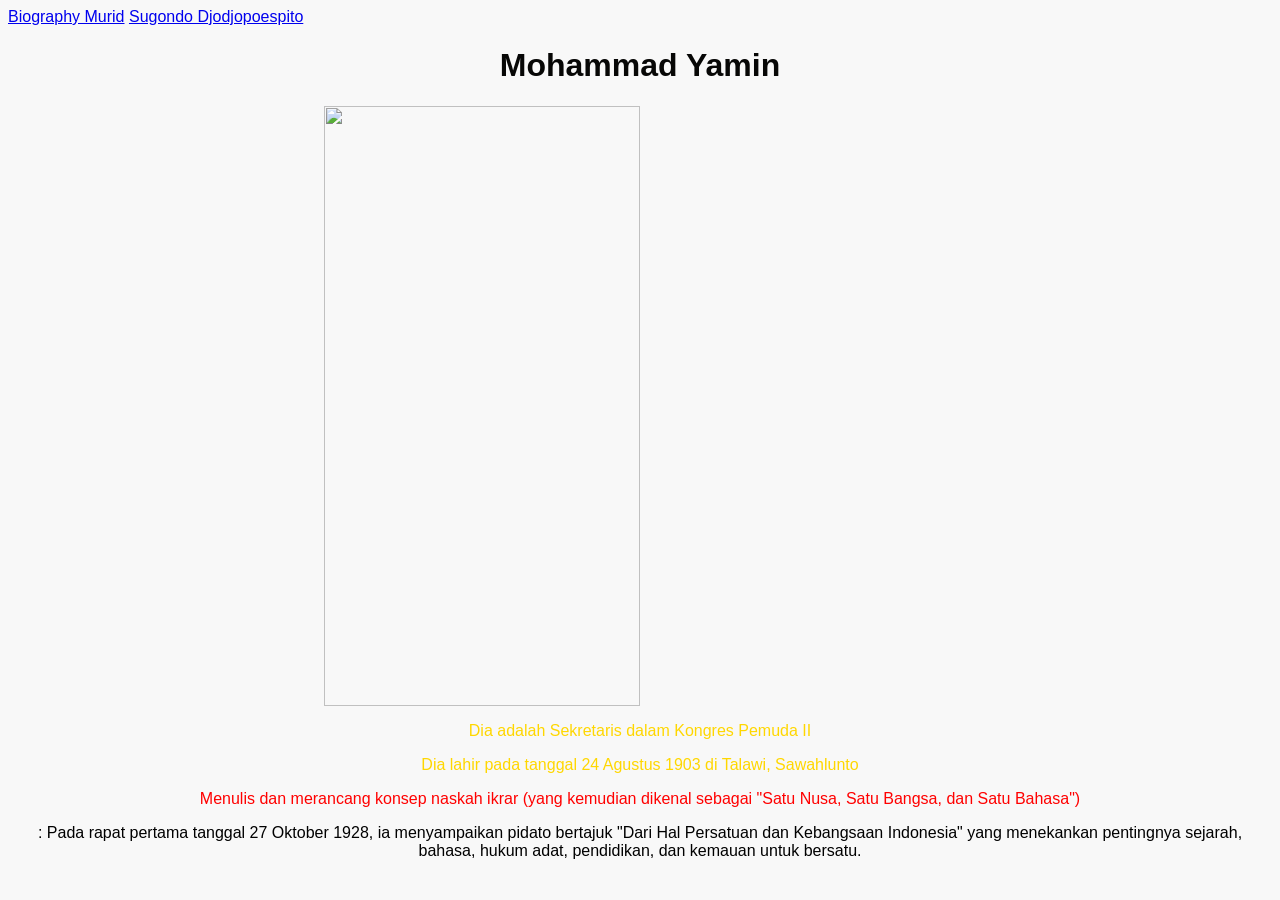
==== karakter2.html @ 2b7c2068 "Add files via upload" ====
<!DOCTYPE html>
<html lang="en">
<head>
    <meta charset="UTF-8">
    <meta name="viewport" content="width=device-width, initial-scale=1.0">
    <title>Belajar CSS</title>
    <link rel="stylesheet" href="style.css">
</head>
<body>
    <header>
        <a href="index.html">Biography Murid</a>
        <a href="karakter.html">Sugondo Djodjopoespito</a>
    </header>
    <h1>Mohammad Yamin</h1>
    <img src="https://encrypted-tbn0.gstatic.com/images?q=tbn:ANd9GcTTO0svmDLi8tElTx70PgaN-fzvxbklFGtwAcuNV1xex5VjZt5SAW3wjSRX87VQqd37btBPD8BD0WHmD6v6nhsYMQbrRIey9QjiMo_hTUo&s=10" alt="" class="center-img" height="600">
    <p class="hero">Dia adalah Sekretaris dalam Kongres Pemuda II</p>
    <p class="hero">Dia lahir pada tanggal 24 Agustus 1903 di Talawi, Sawahlunto</p>
    <p id="power"> Menulis dan merancang konsep naskah ikrar (yang kemudian dikenal sebagai "Satu Nusa, Satu Bangsa, dan Satu Bahasa")</p>
    <p>: Pada rapat pertama tanggal 27 Oktober 1928, ia menyampaikan pidato bertajuk "Dari Hal Persatuan dan Kebangsaan Indonesia" yang menekankan pentingnya sejarah, bahasa, hukum adat, pendidikan, dan kemauan untuk bersatu.</p>
</body>
</html>
---- style.css ----
body {
    background-color: rgb(248, 248, 248);
    font-family: 'segoe UI', Tahoma, Geneva, Verdana, sans-serif;
}

.center-img {
  display: block;
  margin-left: auto;
  margin-right: auto;
  width: 50%; /* Optional: Adjusts the size of the image */
}

h1 {
    color: rgb(7, 7, 6);
    text-align: center;
}

.status {
    color: rgb(255, 0, 0);
    font-size: 18px;
}

#hobi {
    color: red;
}

p {
    text-align: center;
}

.hero {
    color: gold;
    text-align: center;
}

#power {
    color: red;
}
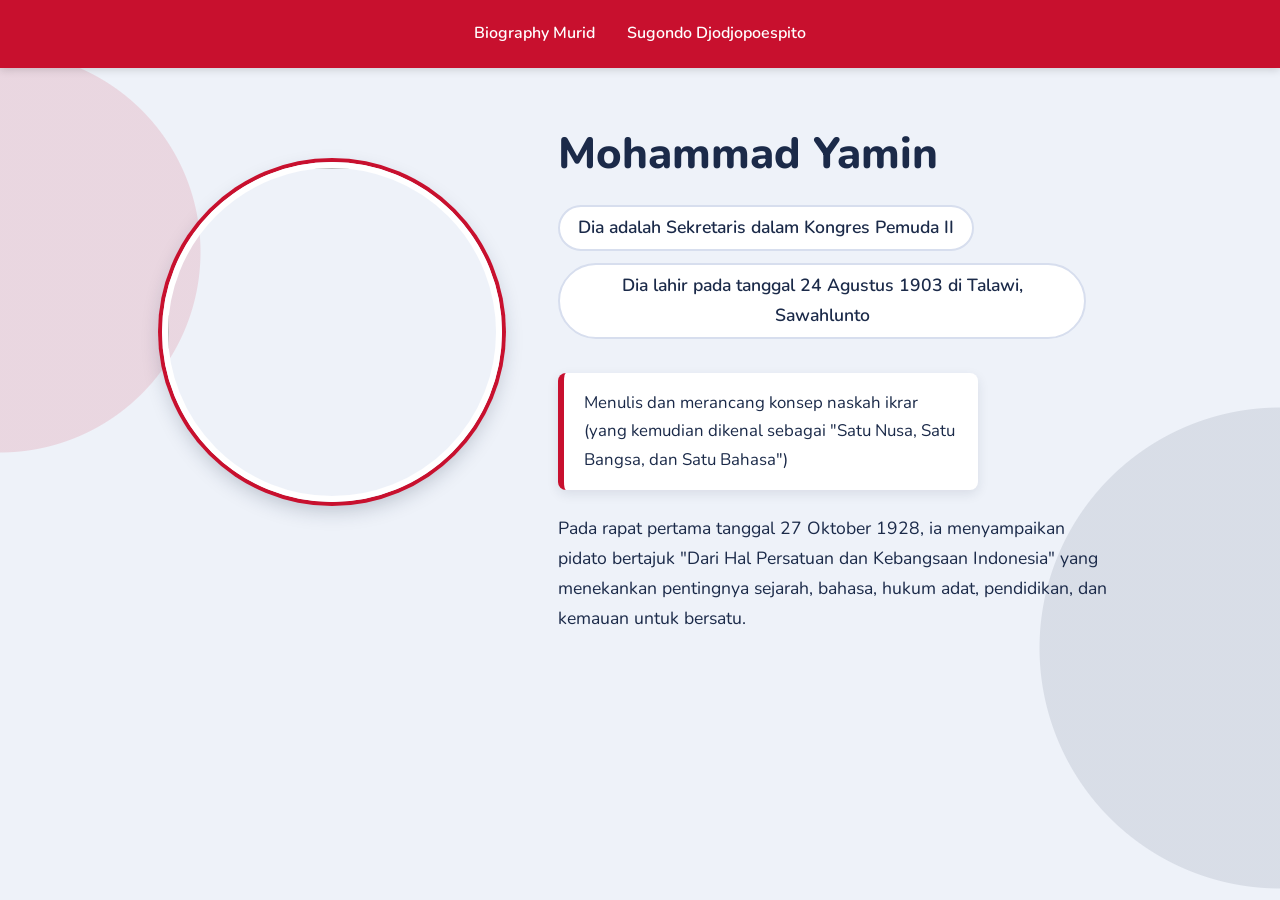
==== commit 451518c6: "Fix HTML structure and formatting issues" ====
--- a/karakter2.html
+++ b/karakter2.html
@@ -16,6 +16,6 @@
     <p class="hero">Dia adalah Sekretaris dalam Kongres Pemuda II</p>
     <p class="hero">Dia lahir pada tanggal 24 Agustus 1903 di Talawi, Sawahlunto</p>
     <p id="power"> Menulis dan merancang konsep naskah ikrar (yang kemudian dikenal sebagai "Satu Nusa, Satu Bangsa, dan Satu Bahasa")</p>
-    <p>: Pada rapat pertama tanggal 27 Oktober 1928, ia menyampaikan pidato bertajuk "Dari Hal Persatuan dan Kebangsaan Indonesia" yang menekankan pentingnya sejarah, bahasa, hukum adat, pendidikan, dan kemauan untuk bersatu.</p>
+    <p>Pada rapat pertama tanggal 27 Oktober 1928, ia menyampaikan pidato bertajuk "Dari Hal Persatuan dan Kebangsaan Indonesia" yang menekankan pentingnya sejarah, bahasa, hukum adat, pendidikan, dan kemauan untuk bersatu.</p>
 </body>
-</html>+</html>
--- a/style.css
+++ b/style.css
@@ -1,38 +1,150 @@
+@import url('https://fonts.googleapis.com/css2?family=Nunito:wght@400;600;800&display=swap');
+
+:root {
+  --merah: #c8102e;
+  --navy: #1b2a49;
+  --latar: #eef2f9;
+  --putih: #ffffff;
+  --garis: #d7deee;
+}
+
+* {
+  box-sizing: border-box;
+}
+
 body {
-    background-color: rgb(248, 248, 248);
-    font-family: 'segoe UI', Tahoma, Geneva, Verdana, sans-serif;
+  margin: 0;
+  min-height: 100vh;
+  padding-bottom: 48px;
+  display: flex;
+  flex-direction: column;
+  align-items: center;
+  font-family: 'Nunito', system-ui, sans-serif;
+  color: var(--navy);
+  background:
+    radial-gradient(circle at 0% 28%, rgba(200, 16, 46, 0.12) 0 200px, transparent 201px),
+    radial-gradient(circle at 100% 72%, rgba(27, 42, 73, 0.10) 0 240px, transparent 241px),
+    var(--latar);
+  background-attachment: fixed;
+}
+
+header {
+  order: -2;
+  align-self: stretch;
+  display: flex;
+  justify-content: center;
+  flex-wrap: wrap;
+  gap: 8px 28px;
+  padding: 16px 20px;
+  background: var(--merah);
+  box-shadow: 0 2px 8px rgba(0, 0, 0, 0.15);
+}
+
+header a {
+  padding: 6px 2px;
+  color: var(--putih);
+  font-weight: 600;
+  text-decoration: none;
+  border-bottom: 2px solid transparent;
+  transition: border-color 0.2s;
+}
+
+header a:hover,
+header a:focus-visible {
+  border-bottom-color: var(--putih);
+  outline: none;
 }
 
 .center-img {
-  display: block;
-  margin-left: auto;
-  margin-right: auto;
-  width: 50%; /* Optional: Adjusts the size of the image */
+  order: -1;
+  width: 200px;
+  height: 200px;
+  margin: 40px 0 24px;
+  object-fit: cover;
+  object-position: center top;
+  border-radius: 50%;
+  border: 6px solid var(--putih);
+  box-shadow: 0 0 0 4px var(--merah), 0 8px 20px rgba(27, 42, 73, 0.25);
 }
 
 h1 {
-    color: rgb(7, 7, 6);
-    text-align: center;
-}
-
-.status {
-    color: rgb(255, 0, 0);
-    font-size: 18px;
-}
-
-#hobi {
-    color: red;
+  margin: 0 0 14px;
+  padding: 0 16px;
+  font-size: clamp(1.8rem, 6vw, 2.6rem);
+  font-weight: 800;
+  text-align: center;
 }
 
 p {
-    text-align: center;
+  width: calc(100% - 40px);
+  max-width: 560px;
+  margin: 24px 0 0;
+  line-height: 1.7;
 }
 
+.status,
 .hero {
-    color: gold;
-    text-align: center;
+  width: auto;
+  max-width: calc(100% - 32px);
+  margin: 6px 0;
+  padding: 6px 18px;
+  font-weight: 600;
+  text-align: center;
+  background: var(--putih);
+  border: 2px solid var(--garis);
+  border-radius: 999px;
 }
 
+#hobi,
 #power {
-    color: red;
-}+  max-width: 420px;
+  margin-top: 28px;
+  padding: 16px 20px;
+  font-size: 1.05rem;
+  background: var(--putih);
+  border-left: 6px solid var(--merah);
+  border-radius: 8px;
+  box-shadow: 0 4px 12px rgba(27, 42, 73, 0.1);
+}
+
+@media (min-width: 900px) {
+  body {
+    --foto: 340px;
+    display: grid;
+    grid-template-columns: minmax(24px, 1fr) var(--foto) minmax(0, 560px) minmax(24px, 1fr);
+    column-gap: 56px;
+    align-content: start;
+    justify-items: start;
+  }
+
+  header {
+    grid-column: 1 / -1;
+    grid-row: 1;
+    justify-self: stretch;
+  }
+
+  .center-img {
+    grid-column: 2;
+    grid-row: 2;
+    width: var(--foto);
+    height: var(--foto);
+    margin: 56px 0 calc(var(--foto) * -1);
+  }
+
+  h1,
+  p {
+    grid-column: 3;
+  }
+
+  h1 {
+    margin: 56px 0 16px;
+    padding: 0;
+    font-size: clamp(2.2rem, 3.4vw, 3rem);
+    text-align: left;
+  }
+
+  p {
+    width: 100%;
+    font-size: 1.1rem;
+  }
+}
